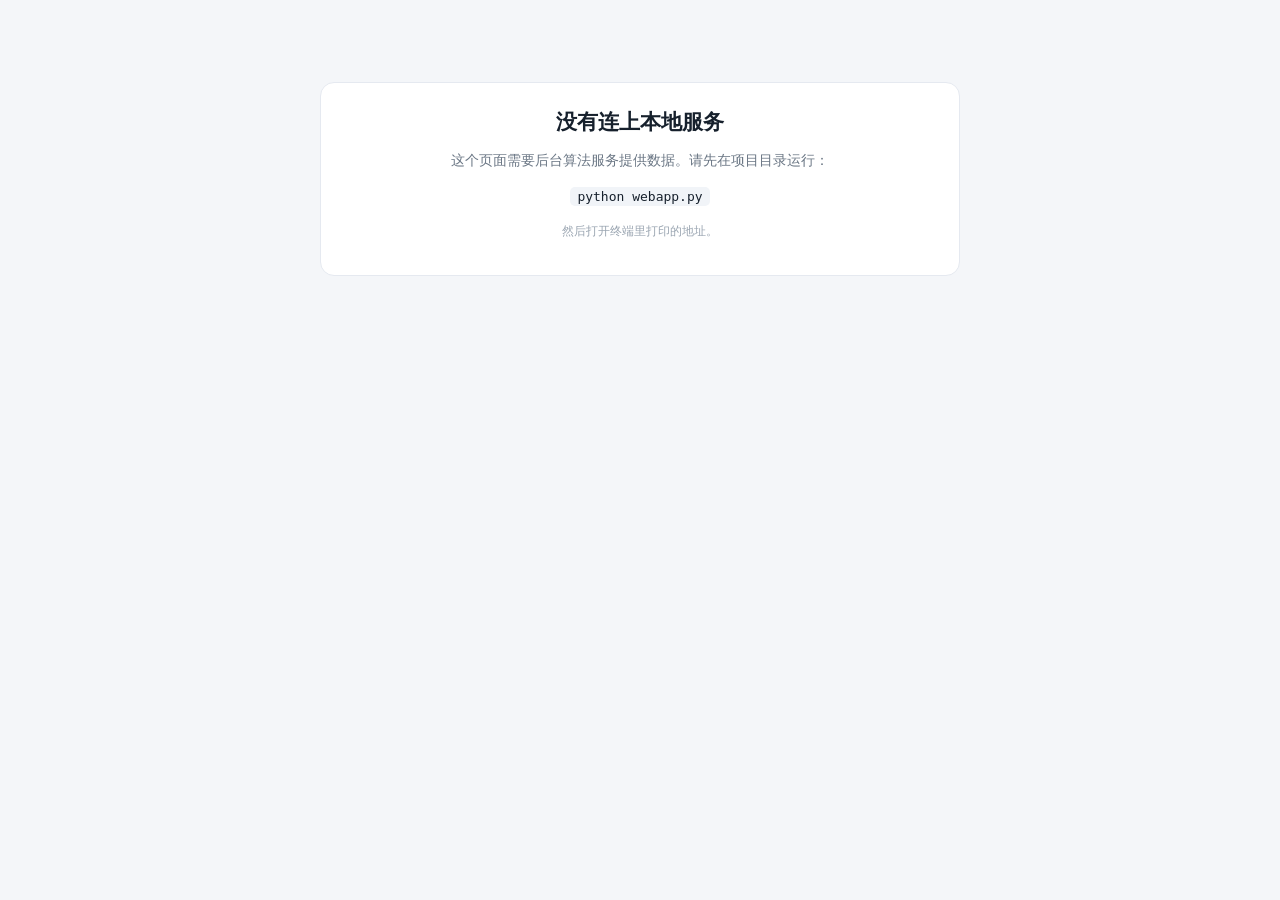
==== frontend/index.html @ 557e34b2 "init: 门诊多检查路线规划系统 前后端分离的检查路线推荐服务。  - backend/app: 规则库、队列估算、分支限界求解、HTTP 接口 - frontend: 原生 JS 单页应用，无框架" ====
<!DOCTYPE html>
<html lang="zh-CN">
<head>
<meta charset="utf-8">
<meta name="viewport" content="width=device-width, initial-scale=1">
<title>门诊检查路线规划</title>
<link rel="stylesheet" href="style.css">
</head>
<body>

<header class="topbar">
  <div class="topbar-inner">
    <div class="brand">
      <div class="logo">✚</div>
      <div>
        <h1>门诊检查路线规划</h1>
        <p id="subtle">正在加载…</p>
      </div>
    </div>
    <label class="switch"><input type="checkbox" id="fasting" checked><i></i>患者已空腹</label>
    <button class="btn" id="demo">载入示例</button>
    <button class="btn" id="clear">清空</button>
    <button class="btn primary" id="run" disabled>生成最优路线</button>
  </div>
</header>

<main>
  <section class="panel">
    <div class="panel-head">
      <h2>科室候检情况</h2>
      <span class="hint" id="deptHint">正在连接叫号系统…</span>
      <span class="spacer"></span>
      <span class="live" id="live" title="点击暂停 / 继续实时刷新"><i></i><span id="liveText">实时</span></span>
    </div>
    <div class="dept-row" id="depts"></div>
  </section>

  <section class="panel">
    <div class="panel-head">
      <h2>选择要做的检查</h2>
      <span class="hint">点一下即取号；选完点右上角「生成最优路线」，带依赖的项目会自动补齐前置</span>
      <span class="spacer"></span>
      <span class="hint" id="count">已选 0 项</span>
    </div>
    <div class="exam-grid" id="exams"></div>
  </section>

  <section class="panel" id="ticketPanel" style="display:none">
    <div class="panel-head">
      <h2>已取号</h2>
      <span class="hint">点检查项目即到对应科室取号；同科室共用一个号，一次到场做多项</span>
      <span class="spacer"></span>
      <span class="hint" id="ticketCount"></span>
    </div>
    <div class="ticket-grid" id="tickets"></div>
  </section>

  <section class="panel result" id="result"></section>
</main>

<div class="toast" id="toast"></div>

<script src="app.js"></script>
</body>
</html>
---- frontend/style.css ----
/* 门诊检查路线规划 · 样式表 */

:root{
    --bg:#F4F6F9;
    --card:#FFFFFF;
    --line:#E5E9F0;
    --text:#16202C;
    --muted:#6B7785;
    --faint:#9AA5B1;
    --accent:#0F766E;
    --accent-soft:#E9F5F2;
    --accent-line:#7FC8BC;
    --wait:#B9D4F0;
    --idle:#D8DDE5;
    --warn:#B45309;
    --radius:14px;
  }
  *{box-sizing:border-box}
  html,body{margin:0;padding:0}
  body{
    background:var(--bg);
    color:var(--text);
    font-family:-apple-system,BlinkMacSystemFont,"Segoe UI","PingFang SC","Hiragino Sans GB","Microsoft YaHei",sans-serif;
    font-size:14px;
    line-height:1.6;
    -webkit-font-smoothing:antialiased;
  }
  h1,h2,h3{margin:0;font-weight:600}
  button{font-family:inherit;font-size:14px;cursor:pointer;border:none;background:none;color:inherit}

  .topbar{
    position:sticky;top:0;z-index:20;
    background:#F4F6F9;
    border-bottom:1px solid var(--line);
  }
  .topbar-inner{
    max-width:1040px;margin:0 auto;padding:14px 24px;
    display:flex;align-items:center;gap:16px;flex-wrap:wrap;
  }
  .brand{display:flex;align-items:center;gap:12px;margin-right:auto}
  .logo{
    width:36px;height:36px;border-radius:10px;background:var(--accent);
    color:#fff;display:grid;place-items:center;font-size:20px;font-weight:500;line-height:1;
  }
  .brand h1{font-size:16px;letter-spacing:.2px}
  .brand p{margin:0;font-size:12px;color:var(--muted)}

  .btn{
    padding:9px 16px;border-radius:9px;border:1px solid var(--line);
    background:#fff;color:var(--text);transition:.18s;white-space:nowrap;
  }
  .btn:hover{border-color:#C9D2DE;background:#FBFCFD}
  .btn.primary{background:var(--accent);color:#fff;border-color:var(--accent);padding:9px 20px}
  .btn.primary:hover{background:#0B5F58}
  .btn.primary:disabled{background:#C3D6D2;border-color:#C3D6D2;cursor:not-allowed}

  .switch{display:inline-flex;align-items:center;gap:8px;font-size:13px;color:var(--muted);user-select:none;cursor:pointer}
  .switch input{display:none}
  .switch i{
    width:34px;height:20px;border-radius:20px;background:#CFD8E3;position:relative;transition:.18s;
  }
  .switch i::after{
    content:"";position:absolute;top:2px;left:2px;width:16px;height:16px;border-radius:50%;
    background:#fff;transition:.18s;box-shadow:0 1px 2px rgba(0,0,0,.15);
  }
  .switch input:checked + i{background:var(--accent)}
  .switch input:checked + i::after{transform:translateX(14px)}

  main{max-width:1040px;margin:0 auto;padding:22px 24px 80px}

  .panel{
    background:var(--card);border:1px solid var(--line);border-radius:var(--radius);
    padding:20px 22px;margin-bottom:18px;scroll-margin-top:82px;
  }
  .panel-head{display:flex;align-items:center;gap:12px;margin-bottom:14px}
  .panel-head h2{font-size:15px}
  .panel-head .spacer{margin-left:auto}
  .hint{font-size:12px;color:var(--faint)}

  .dept-row{display:grid;grid-template-columns:repeat(auto-fill,minmax(150px,1fr));gap:10px}
  .dept{
    border:1px solid var(--line);border-radius:11px;padding:11px 13px;background:#FBFCFD;
  }
  .dept .name{font-size:13px;font-weight:500;display:flex;align-items:center;gap:6px}
  .dept .num{font-size:20px;font-weight:600;letter-spacing:-.3px;margin-top:2px}
  .dept .num small{font-size:11px;font-weight:400;color:var(--muted);margin-left:3px}
  .dept .bar{height:4px;border-radius:4px;background:#EDF1F6;margin-top:8px;overflow:hidden}
  .dept .bar i{display:block;height:100%;border-radius:4px;transition:width .5s ease}
  .dept .num .v{transition:color .25s}
  .dept.changed .num .v{color:#B45309}

  .live{
    display:inline-flex;align-items:center;gap:6px;font-size:11.5px;color:#0F766E;
    background:#E9F5F2;border:1px solid #BFE3DA;border-radius:20px;padding:3px 10px;
    cursor:pointer;user-select:none;white-space:nowrap;
  }
  .live i{width:6px;height:6px;border-radius:50%;background:#16A34A;animation:beat 1.8s infinite}
  .live.paused{color:#6B7785;background:#F1F4F8;border-color:#E5E9F0}
  .live.paused i{background:#9AA5B1;animation:none}
  @keyframes beat{0%,100%{opacity:1}50%{opacity:.25}}

  .plan-note{
    font-size:12px;color:#0F766E;background:#E9F5F2;border:1px solid #BFE3DA;
    border-radius:8px;padding:7px 11px;margin-bottom:14px;
  }

  .ticket-grid{display:grid;grid-template-columns:repeat(auto-fill,minmax(330px,1fr));gap:8px}
  .ticket-row{display:flex;align-items:center;gap:8px;border:1px solid var(--line);
    border-radius:9px;padding:8px 11px;background:#FBFCFD}
  .ticket-row .nm{font-size:13px;font-weight:500;white-space:nowrap;flex:none}
  .ticket-row .dp{font-size:11px;color:var(--muted);white-space:nowrap;flex:none}
  .ticket-row .sub{font-size:11px;color:var(--muted);white-space:nowrap;overflow:hidden;
    text-overflow:ellipsis;flex:1 1 auto;min-width:0;text-align:right}
  .ticket-row .tk{font-size:13.5px;font-weight:600;color:#0F766E;white-space:nowrap;flex:none}
  .ticket-row .refresh{flex:none;font:inherit;font-size:11px;padding:2px 7px;
    border-radius:6px;border:1px solid var(--line);background:#fff;cursor:pointer;color:#5A6B7F}
  .ticket-row .refresh:hover{border-color:var(--accent);color:var(--accent)}
  .ticket-row.filled{background:#E9F5F2;border-color:#BFE3DA}
  .ticket-row.missed{background:#FEF3E2;border-color:#F5D9AE}
  .ticket-row.missed .tk{color:#B45309}
  .tk-badge{display:inline-block;font-size:11px;padding:1px 7px;border-radius:5px;
    background:#E9F5F2;color:#0F766E;margin-left:2px}
  .tk-badge.miss{background:#FEF3E2;color:#B45309}

  .exam-grid{display:grid;grid-template-columns:repeat(auto-fill,minmax(196px,1fr));gap:11px}
  .exam{
    position:relative;text-align:left;border:1.5px solid var(--line);border-radius:12px;
    background:#fff;padding:13px 14px 12px;transition:.16s;display:block;width:100%;
  }
  .exam:hover{border-color:#C9D2DE;transform:translateY(-1px);box-shadow:0 3px 10px rgba(22,32,44,.06)}
  .exam.on{border-color:var(--accent);background:var(--accent-soft);box-shadow:none}
  .exam .tick{
    position:absolute;top:12px;right:12px;width:19px;height:19px;border-radius:50%;
    border:1.5px solid #CBD5E1;transition:.16s;
  }
  .exam.on .tick{background:var(--accent);border-color:var(--accent)}
  .exam.on .tick::after{
    content:"";position:absolute;left:6px;top:2.5px;width:5px;height:9px;
    border:solid #fff;border-width:0 2px 2px 0;transform:rotate(42deg);
  }
  .exam .name{font-size:14px;font-weight:500;padding-right:26px;display:block}
  .exam .meta{display:block;font-size:12px;color:var(--muted);margin-top:5px}
  .exam .meta em{font-style:normal;color:var(--faint)}
  .exam .tag{
    display:inline-block;font-size:11px;padding:1px 7px;border-radius:5px;
    background:#FDF3E7;color:var(--warn);margin-top:7px;margin-right:5px;
  }
  .exam .tag.dep{background:#EEF2F7;color:#5A6B7F}
  .exam .tag.tk-on{background:#E9F5F2;color:#0F766E;font-weight:500}
  .exam .win{display:inline-block;font-size:11px;color:var(--faint);margin-top:7px}

  .dot{width:8px;height:8px;border-radius:50%;display:inline-block;flex:none}

  .result{display:none}
  .result.show{display:block;animation:rise .28s ease both}
  @keyframes rise{from{opacity:0;transform:translateY(8px)}to{opacity:1;transform:none}}

  .stale-bar{
    display:none;align-items:center;gap:8px;background:#FFF7ED;border:1px solid #FED7AA;
    color:#9A3412;border-radius:9px;padding:9px 13px;font-size:12.5px;margin-bottom:16px;
  }
  .result.stale .stale-bar{display:flex}
  .result.stale > *:not(.stale-bar){opacity:.4;pointer-events:none;filter:saturate(.55)}

  .stat{display:flex;align-items:baseline;gap:10px;flex-wrap:wrap;margin-bottom:4px}
  .stat .big{font-size:34px;font-weight:600;letter-spacing:-1px;line-height:1.1}
  .stat .unit{font-size:14px;color:var(--muted)}
  .stat .range{font-size:13px;color:var(--muted);margin-left:2px}
  .substat{font-size:12.5px;color:var(--muted);margin-bottom:18px}
  .substat b{color:var(--text);font-weight:500}

  .scope{font-size:12px;color:var(--faint);margin:-10px 0 14px}
  .scope b{color:var(--muted);font-weight:400}

  .timeline{margin:6px 0 8px}
  .bar{display:flex;height:42px;border-radius:9px;overflow:hidden;border:1px solid var(--line)}
  .seg{position:relative;display:flex;align-items:center;justify-content:center;overflow:hidden;min-width:0}
  .seg:not(:last-child){border-right:2px solid #fff}
  .seg span{
    font-size:11px;color:#fff;white-space:nowrap;padding:0 6px;
    text-overflow:ellipsis;overflow:hidden;
  }
  .seg span.num{font-size:12px;font-weight:600;opacity:.85}
  .seg.wait{background:repeating-linear-gradient(45deg,#E3EDF9,#E3EDF9 5px,#D3E3F5 5px,#D3E3F5 10px)}
  .seg.wait span{color:#41648C}
  .seg.idle{background:repeating-linear-gradient(45deg,#EDEFF3,#EDEFF3 5px,#E2E6EC 5px,#E2E6EC 10px)}
  .seg.idle span{color:#7A8797}
  .axis{display:flex;justify-content:space-between;font-size:11px;color:var(--faint);margin-top:6px}

  .legend{display:flex;gap:16px;font-size:11.5px;color:var(--muted);margin-top:10px;flex-wrap:wrap}
  .legend i{display:inline-block;width:10px;height:10px;border-radius:3px;margin-right:5px;vertical-align:-1px}

  .steps{list-style:none;margin:20px 0 0;padding:0}
  .step{display:flex;gap:14px;padding:13px 0;border-top:1px solid #F1F4F8}
  .step .idx{
    flex:none;width:24px;height:24px;border-radius:50%;background:#F0F3F7;color:#5A6B7F;
    font-size:12px;display:grid;place-items:center;margin-top:2px;
  }
  .step .body{min-width:0;flex:1}
  .step .l1{display:flex;align-items:center;gap:9px;flex-wrap:wrap}
  .step .l1 b{font-size:14px;font-weight:500}
  .step .dept{font-size:11.5px;padding:1px 8px;border-radius:5px;background:#F1F4F8;color:#5A6B7F}
  .step .l2{font-size:12.5px;color:var(--muted);margin-top:3px;font-variant-numeric:tabular-nums}
  .step .reason{font-size:12px;color:var(--faint);margin-top:4px}

  .cmp{margin-top:6px}
  .cmp-row{display:grid;grid-template-columns:88px 1fr 74px;align-items:center;gap:12px;padding:5px 0}
  .cmp-name{font-size:12.5px;color:var(--muted)}
  .cmp-track{height:9px;border-radius:5px;background:#F0F3F7;overflow:hidden}
  .cmp-track i{display:block;height:100%;border-radius:5px;background:#C9D2DE;transition:width .4s ease}
  .cmp-track i.best{background:var(--accent)}
  .cmp-val{font-size:12.5px;text-align:right;font-variant-numeric:tabular-nums;color:var(--text)}
  .cmp-val small{color:var(--faint);font-size:11px;margin-left:4px}

  .notes{margin:14px 0 0;padding:0;list-style:none}
  .notes li{font-size:12.5px;color:var(--muted);padding:4px 0 4px 14px;position:relative}
  .notes li::before{content:"";position:absolute;left:3px;top:11px;width:4px;height:4px;border-radius:50%;background:#C3CCD8}

  .alert{
    border:1px solid #F0D6C4;background:#FDF6F1;border-radius:11px;padding:14px 16px;
    color:#7A4A21;font-size:13px;
  }
  .alert b{display:block;margin-bottom:4px;color:#8A4A16}
  .alert ul{margin:6px 0 0;padding-left:18px}

  .empty{color:var(--faint);font-size:13px;text-align:center;padding:26px 0}

  .toast{
    position:fixed;left:50%;bottom:34px;transform:translate(-50%,14px);
    background:#1F2A37;color:#fff;font-size:12.5px;padding:9px 16px;border-radius:9px;
    opacity:0;pointer-events:none;transition:.22s;z-index:50;max-width:80vw;
  }
  .toast.show{opacity:1;transform:translate(-50%,0)}

  .offline{
    max-width:640px;margin:60px auto;padding:22px;
    background:#fff;border:1px solid var(--line);border-radius:var(--radius);text-align:center;
  }
  .offline code{background:#F1F4F8;padding:2px 7px;border-radius:5px;font-size:13px}

  @media(max-width:640px){
    .topbar-inner{padding:12px 16px}
    main{padding:16px 16px 64px}
    .panel{padding:16px}
    .stat .big{font-size:28px}
    .cmp-row{grid-template-columns:70px 1fr 66px}
  }
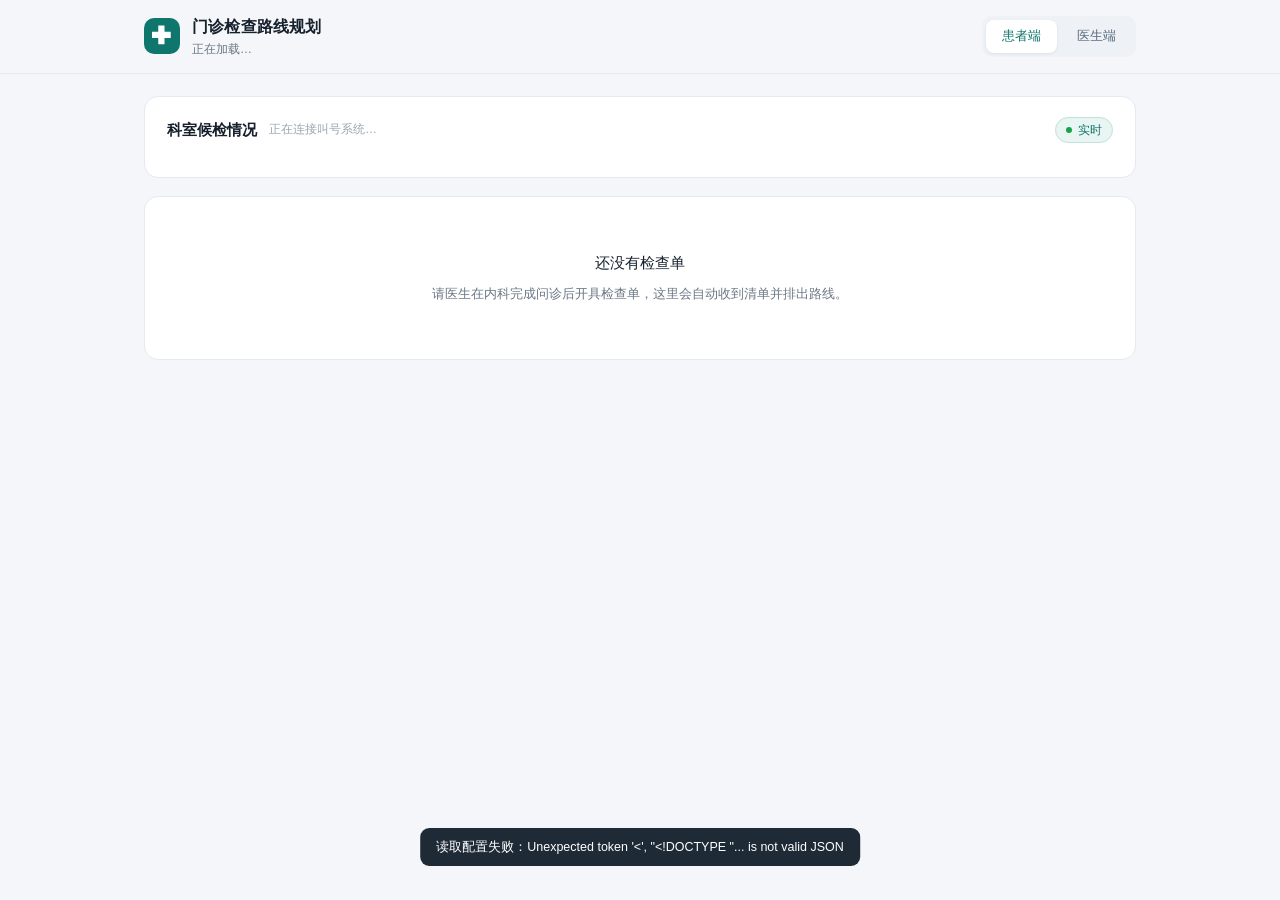
==== commit 06e763ed: "feat: 取号与检查解耦，新增医生端与患者端双视图 - 等待口径改为混合模式：已取号按号差精确计算，未取号按队列消退估算并上浮安全系数 - 时间轴计入换科室移动耗时（同科室连续两项视为一次到场） -" ====
--- a/frontend/index.html
+++ b/frontend/index.html
@@ -17,45 +17,71 @@
         <p id="subtle">正在加载…</p>
       </div>
     </div>
-    <label class="switch"><input type="checkbox" id="fasting" checked><i></i>患者已空腹</label>
-    <button class="btn" id="demo">载入示例</button>
-    <button class="btn" id="clear">清空</button>
-    <button class="btn primary" id="run" disabled>生成最优路线</button>
+    <nav class="viewtabs" id="viewTabs">
+      <button data-view="user" class="on">患者端</button>
+      <button data-view="doctor">医生端</button>
+    </nav>
   </div>
 </header>
 
 <main>
-  <section class="panel">
-    <div class="panel-head">
-      <h2>科室候检情况</h2>
-      <span class="hint" id="deptHint">正在连接叫号系统…</span>
-      <span class="spacer"></span>
-      <span class="live" id="live" title="点击暂停 / 继续实时刷新"><i></i><span id="liveText">实时</span></span>
-    </div>
-    <div class="dept-row" id="depts"></div>
+  <!-- ==================== 患者端 ==================== -->
+  <section id="viewUser">
+    <section class="panel">
+      <div class="panel-head">
+        <h2>科室候检情况</h2>
+        <span class="hint" id="deptHint">正在连接叫号系统…</span>
+        <span class="spacer"></span>
+        <span class="live" id="live" title="点击暂停 / 继续实时刷新"><i></i><span id="liveText">实时</span></span>
+      </div>
+      <div class="dept-row" id="depts"></div>
+    </section>
+
+    <section class="panel" id="emptyPanel">
+      <div class="empty">
+        <b>还没有检查单</b>
+        <p>请医生在内科完成问诊后开具检查单，这里会自动收到清单并排出路线。</p>
+      </div>
+    </section>
+
+    <section class="panel" id="rxPanel" style="display:none">
+      <div class="panel-head">
+        <h2>医生开具的检查</h2>
+        <span class="hint" id="rxMeta"></span>
+        <span class="spacer"></span>
+        <span class="hint">按清单执行，不可自选</span>
+      </div>
+      <div class="rx-items" id="rxItems"></div>
+    </section>
+
+    <section class="panel result" id="result"></section>
   </section>
 
-  <section class="panel">
-    <div class="panel-head">
-      <h2>选择要做的检查</h2>
-      <span class="hint">点一下即取号；选完点右上角「生成最优路线」，带依赖的项目会自动补齐前置</span>
-      <span class="spacer"></span>
-      <span class="hint" id="count">已选 0 项</span>
-    </div>
-    <div class="exam-grid" id="exams"></div>
+  <!-- ==================== 医生端 ==================== -->
+  <section id="viewDoctor" hidden>
+    <section class="panel">
+      <div class="panel-head">
+        <h2>待诊患者</h2>
+        <span class="hint">选择患者后勾选检查项目，点「开具检查单」</span>
+        <span class="spacer"></span>
+        <button class="btn" id="resetRx">重置演示</button>
+      </div>
+      <div class="patient-list" id="patients"></div>
+    </section>
+
+    <section class="panel">
+      <div class="panel-head">
+        <h2>检查项目</h2>
+        <span class="hint" id="pickHint">先在上方选择一位患者</span>
+        <span class="spacer"></span>
+        <span class="hint" id="pickCount">已选 0 项</span>
+      </div>
+      <div class="exam-grid" id="examPick"></div>
+      <div class="actions">
+        <button class="btn primary" id="issue" disabled>开具检查单</button>
+      </div>
+    </section>
   </section>
-
-  <section class="panel" id="ticketPanel" style="display:none">
-    <div class="panel-head">
-      <h2>已取号</h2>
-      <span class="hint">点检查项目即到对应科室取号；同科室共用一个号，一次到场做多项</span>
-      <span class="spacer"></span>
-      <span class="hint" id="ticketCount"></span>
-    </div>
-    <div class="ticket-grid" id="tickets"></div>
-  </section>
-
-  <section class="panel result" id="result"></section>
 </main>
 
 <div class="toast" id="toast"></div>
--- a/frontend/style.css
+++ b/frontend/style.css
@@ -174,6 +174,7 @@
 
   .timeline{margin:6px 0 8px}
   .bar{display:flex;height:42px;border-radius:9px;overflow:hidden;border:1px solid var(--line)}
+  .tl-bar{display:flex;height:40px;border-radius:8px;overflow:hidden;background:#F1F4F8}
   .seg{position:relative;display:flex;align-items:center;justify-content:center;overflow:hidden;min-width:0}
   .seg:not(:last-child){border-right:2px solid #fff}
   .seg span{
@@ -245,3 +246,66 @@
     .stat .big{font-size:28px}
     .cmp-row{grid-template-columns:70px 1fr 66px}
   }
+
+  /* ==================== 双端导航 ==================== */
+  .viewtabs{display:flex;gap:4px;padding:4px;background:#EEF2F7;border-radius:10px;margin-left:auto}
+  .viewtabs button{
+    font:inherit;font-size:13px;padding:6px 16px;border:0;border-radius:8px;
+    background:transparent;color:#5A6B7F;cursor:pointer;transition:.15s;
+  }
+  .viewtabs button:hover{color:var(--text)}
+  .viewtabs button.on{background:#fff;color:var(--accent);font-weight:500;box-shadow:0 1px 3px rgba(22,32,44,.08)}
+
+  /* ==================== 患者端：医嘱与空态 ==================== */
+  .empty{padding:34px 20px;text-align:center;color:var(--muted)}
+  .empty b{display:block;font-size:15px;color:var(--text);font-weight:500;margin-bottom:8px}
+  .empty p{margin:0;font-size:13px;line-height:1.7}
+
+  .rx-items{display:grid;grid-template-columns:repeat(auto-fill,minmax(190px,1fr));gap:9px}
+  .rx-item{
+    display:flex;align-items:center;gap:8px;border:1px solid #BFE3DA;background:#E9F5F2;
+    border-radius:9px;padding:9px 12px;
+  }
+  .rx-item .nm{font-size:13px;font-weight:500;color:#0F4F49}
+  .rx-item .dp{font-size:11px;color:#4B7F78;margin-left:auto}
+
+  /* ==================== 医生端 ==================== */
+  .patient-list{display:grid;grid-template-columns:repeat(auto-fill,minmax(260px,1fr));gap:10px}
+  .patient-card{
+    text-align:left;border:1.5px solid var(--line);border-radius:11px;background:#fff;
+    padding:12px 14px;cursor:pointer;transition:.15s;font:inherit;width:100%;
+  }
+  .patient-card:hover{border-color:#C9D2DE;box-shadow:0 3px 10px rgba(22,32,44,.06)}
+  .patient-card.on{border-color:var(--accent);background:var(--accent-soft)}
+  .patient-card .row1{display:flex;align-items:baseline;gap:8px}
+  .patient-card .pname{font-size:14px;font-weight:500}
+  .patient-card .pmeta{font-size:11.5px;color:var(--muted)}
+  .patient-card .chief{font-size:12.5px;color:#5A6B7F;margin-top:6px;line-height:1.55}
+  .patient-card .st{font-size:11px;padding:1px 7px;border-radius:5px;margin-left:auto}
+  .patient-card .st.wait{background:#FDF3E7;color:var(--warn)}
+  .patient-card .st.done{background:#E9F5F2;color:#0F766E}
+
+  .actions{display:flex;gap:10px;margin-top:16px;padding-top:16px;border-top:1px solid #F1F4F8}
+
+  /* 时间轴里的移动段 */
+  .seg.travel{background:#D8DEE7}
+  .seg.travel span{color:#5A6B7F}
+
+  /* 取号提醒 */
+  .remind{
+    margin-top:14px;border:1px solid #F5D9AE;background:#FEF8ED;border-radius:10px;padding:12px 14px;
+  }
+  .remind h3{
+    margin:0 0 8px;font-size:13px;font-weight:500;color:#8A5A12;
+    display:flex;align-items:center;gap:6px;
+  }
+  .remind h3::before{content:"";width:7px;height:7px;border-radius:50%;background:#D97706}
+  .remind ul{margin:0;padding-left:16px}
+  .remind li{font-size:12.5px;color:#6B4A12;line-height:1.75}
+
+  /* 预估标记 */
+  .est-tag{
+    font-size:10.5px;padding:1px 6px;border-radius:4px;background:#EEF2F7;color:#7A8798;
+    margin-left:6px;font-weight:400;
+  }
+  .tk-tag{font-size:10.5px;padding:1px 6px;border-radius:4px;background:#E9F5F2;color:#0F766E;margin-left:6px}
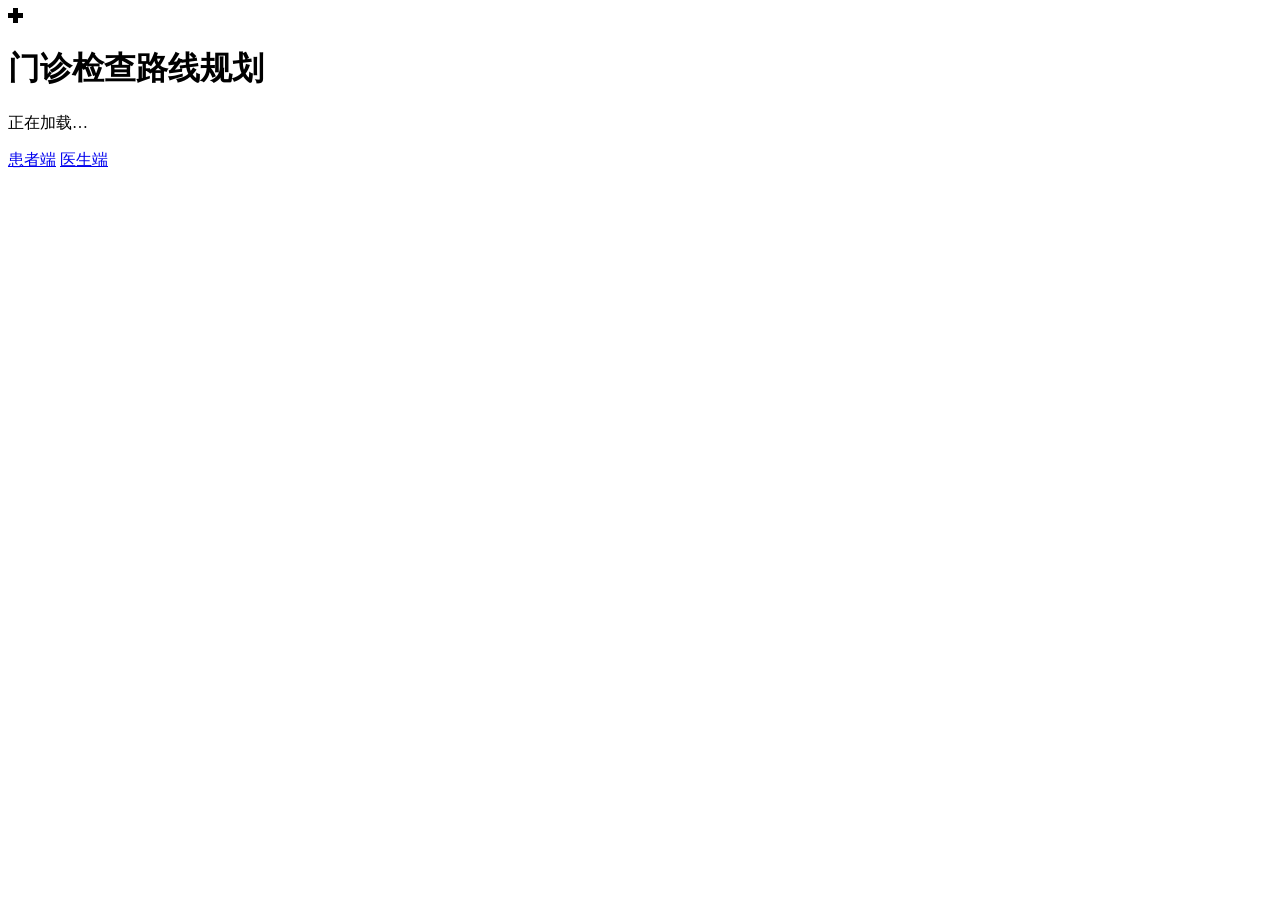
==== commit f4c4513d: "feat: 患者先挂号选科室，医生按科室分页面并做服务端隔离 - 新增 5 个挂号科室配置（rules.DEPARTMENTS），患者挂号生成就诊号 - 患者端改为：选科室 + 填姓名/年龄/主诉 →" ====
--- a/frontend/index.html
+++ b/frontend/index.html
@@ -4,7 +4,7 @@
 <meta charset="utf-8">
 <meta name="viewport" content="width=device-width, initial-scale=1">
 <title>门诊检查路线规划</title>
-<link rel="stylesheet" href="style.css">
+<link rel="stylesheet" href="/style.css">
 </head>
 <body>
 
@@ -18,33 +18,62 @@
       </div>
     </div>
     <nav class="viewtabs" id="viewTabs">
-      <button data-view="user" class="on">患者端</button>
-      <button data-view="doctor">医生端</button>
+      <a data-view="user" href="/">患者端</a>
+      <a data-view="doctor" href="/doctor">医生端</a>
     </nav>
   </div>
 </header>
 
 <main>
   <!-- ==================== 患者端 ==================== -->
-  <section id="viewUser">
-    <section class="panel">
+  <section id="viewPatient" hidden>
+
+    <!-- 第一步：挂号选科室 -->
+    <section class="panel" id="regPanel" hidden>
       <div class="panel-head">
-        <h2>科室候检情况</h2>
-        <span class="hint" id="deptHint">正在连接叫号系统…</span>
-        <span class="spacer"></span>
-        <span class="live" id="live" title="点击暂停 / 继续实时刷新"><i></i><span id="liveText">实时</span></span>
+        <h2>选择就诊科室</h2>
+        <span class="hint">挂号后，只有该科室的医生能看到你的信息并开具检查</span>
       </div>
-      <div class="dept-row" id="depts"></div>
-    </section>
 
-    <section class="panel" id="emptyPanel">
-      <div class="empty">
-        <b>还没有检查单</b>
-        <p>请医生在内科完成问诊后开具检查单，这里会自动收到清单并排出路线。</p>
+      <div class="dept-grid" id="regDepts"></div>
+
+      <div class="reg-form">
+        <label class="field"><span>姓名</span>
+          <input id="regName" type="text" maxlength="12" placeholder="如 张三" autocomplete="off"></label>
+        <label class="field"><span>年龄</span>
+          <input id="regAge" type="number" min="0" max="120" placeholder="如 42"></label>
+        <label class="field"><span>性别</span>
+          <select id="regGender">
+            <option value="男">男</option>
+            <option value="女">女</option>
+          </select></label>
+        <label class="field wide"><span>主诉</span>
+          <input id="regChief" type="text" maxlength="40" placeholder="如 胸闷、心悸三天" autocomplete="off"></label>
+        <div class="field submit">
+          <button class="btn primary" id="regSubmit" disabled>确认挂号</button>
+        </div>
       </div>
     </section>
 
-    <section class="panel" id="rxPanel" style="display:none">
+    <!-- 第二步：已挂号，等医生开单 / 已开单 -->
+    <section class="panel" id="visitPanel" hidden>
+      <div class="panel-head">
+        <h2>我的就诊</h2>
+        <span class="hint" id="visitMeta"></span>
+        <span class="spacer"></span>
+        <button class="btn ghost" id="regAgain">重新挂号</button>
+      </div>
+
+      <div class="visit-card" id="visitCard"></div>
+
+      <div class="visit-wait" id="visitWaiting">
+        <b>已进入排队</b>
+        <p>该科室医生在后台看到你的挂号信息后会开具检查单，开好后这里自动出现清单与路线，无需刷新。</p>
+      </div>
+    </section>
+
+    <!-- 第三步：医嘱清单 -->
+    <section class="panel" id="rxPanel" hidden>
       <div class="panel-head">
         <h2>医生开具的检查</h2>
         <span class="hint" id="rxMeta"></span>
@@ -55,37 +84,76 @@
     </section>
 
     <section class="panel result" id="result"></section>
+
+    <!-- 科室候检情况 -->
+    <section class="panel" id="deptPanel" hidden>
+      <div class="panel-head">
+        <h2>科室候检情况</h2>
+        <span class="hint" id="deptHint">正在连接叫号系统…</span>
+        <span class="spacer"></span>
+        <span class="live" id="live" title="点击暂停 / 继续实时刷新"><i></i><span id="liveText">实时</span></span>
+      </div>
+      <div class="dept-row" id="depts"></div>
+    </section>
   </section>
 
   <!-- ==================== 医生端 ==================== -->
   <section id="viewDoctor" hidden>
-    <section class="panel">
+
+    <!-- 科室选择 -->
+    <section class="panel" id="doctorHome" hidden>
       <div class="panel-head">
-        <h2>待诊患者</h2>
-        <span class="hint">选择患者后勾选检查项目，点「开具检查单」</span>
+        <h2>选择科室</h2>
+        <span class="hint">每个科室是独立页面，只能看到本科室的患者</span>
         <span class="spacer"></span>
         <button class="btn" id="resetRx">重置演示</button>
       </div>
-      <div class="patient-list" id="patients"></div>
+      <div class="dept-grid" id="doctorDepts"></div>
     </section>
 
-    <section class="panel">
-      <div class="panel-head">
-        <h2>检查项目</h2>
-        <span class="hint" id="pickHint">先在上方选择一位患者</span>
+    <!-- 某个科室的工作台 -->
+    <section id="doctorDept" hidden>
+      <nav class="crumb">
+        <a href="/doctor">← 全部科室</a>
+        <span id="crumbName"></span>
         <span class="spacer"></span>
-        <span class="hint" id="pickCount">已选 0 项</span>
-      </div>
-      <div class="exam-grid" id="examPick"></div>
-      <div class="actions">
-        <button class="btn primary" id="issue" disabled>开具检查单</button>
-      </div>
+        <span class="hint" id="crumbHint"></span>
+      </nav>
+
+      <section class="panel">
+        <div class="panel-head">
+          <h2 id="patientsTitle">待诊患者</h2>
+          <span class="hint">仅显示本科室挂号患者</span>
+        </div>
+        <div class="patient-list" id="patients"></div>
+      </section>
+
+      <section class="panel">
+        <div class="panel-head">
+          <h2>检查项目</h2>
+          <span class="hint" id="pickHint">先在上方选择一位患者</span>
+          <span class="spacer"></span>
+          <span class="hint" id="pickCount">已选 0 项</span>
+        </div>
+        <div class="exam-grid" id="examPick"></div>
+        <div class="actions">
+          <button class="btn primary" id="issue" disabled>开具检查单</button>
+        </div>
+      </section>
     </section>
+  </section>
+
+  <!-- 路径不存在 -->
+  <section class="panel" id="viewNotFound" hidden>
+    <div class="empty">
+      <b>页面不存在</b>
+      <p>请从 <a href="/">患者端</a> 或 <a href="/doctor">医生端</a> 进入。</p>
+    </div>
   </section>
 </main>
 
 <div class="toast" id="toast"></div>
 
-<script src="app.js"></script>
+<script src="/app.js"></script>
 </body>
 </html>
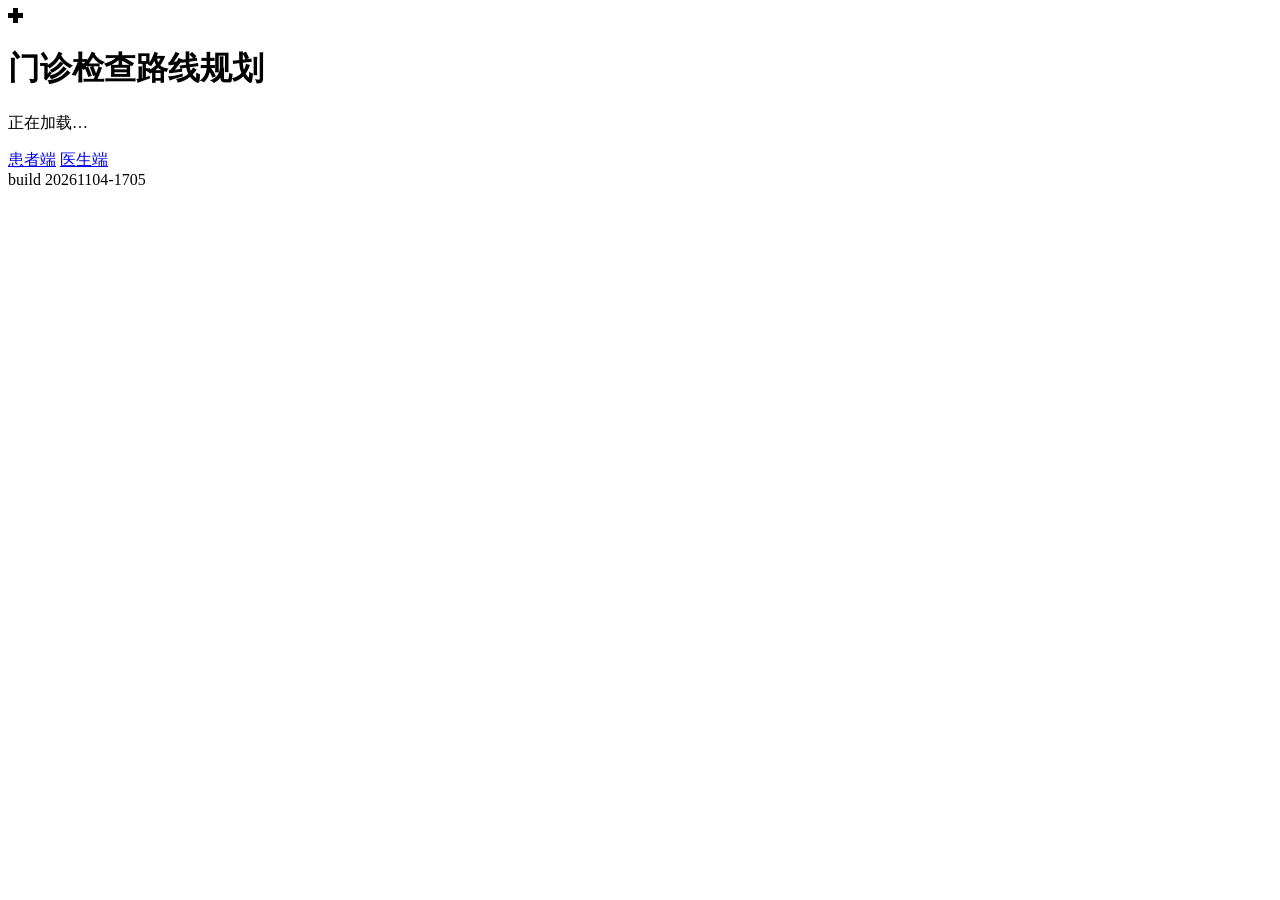
==== commit 9a2caa79: "fix: 静态资源加版本号避免浏览器跑旧 JS；路线标题加「已按挂号重排」徽标与页脚 build 标记" ====
--- a/frontend/index.html
+++ b/frontend/index.html
@@ -4,7 +4,7 @@
 <meta charset="utf-8">
 <meta name="viewport" content="width=device-width, initial-scale=1">
 <title>门诊检查路线规划</title>
-<link rel="stylesheet" href="/style.css">
+<link rel="stylesheet" href="/style.css?v=20261104-1705">
 </head>
 <body>
 
@@ -78,7 +78,7 @@
         <h2>医生开具的检查</h2>
         <span class="hint" id="rxMeta"></span>
         <span class="spacer"></span>
-        <span class="hint">按清单执行，不可自选</span>
+        <button class="btn primary" id="goTickets">去挂号</button>
       </div>
       <div class="rx-items" id="rxItems"></div>
     </section>
@@ -94,6 +94,32 @@
         <span class="live" id="live" title="点击暂停 / 继续实时刷新"><i></i><span id="liveText">实时</span></span>
       </div>
       <div class="dept-row" id="depts"></div>
+    </section>
+  </section>
+
+  <!-- ==================== 挂号页 ==================== -->
+  <section id="viewTickets" hidden>
+    <nav class="crumb">
+      <a href="/">← 返回我的就诊</a>
+      <span>挂号</span>
+      <span class="spacer"></span>
+      <span class="hint" id="ticketCrumbHint">按推荐顺序挂号可减少等待</span>
+    </nav>
+
+    <section class="panel">
+      <div class="panel-head">
+        <h2>需要挂号的检查</h2>
+        <span class="hint">每项一个号；同一科室连取会拿到相邻号</span>
+        <span class="spacer"></span>
+        <span class="hint" id="ticketCount">已选 0 项</span>
+      </div>
+
+      <div class="tk-list" id="tkList"></div>
+      <div class="tk-hint" id="tkHint" hidden></div>
+
+      <div class="actions">
+        <button class="btn primary" id="tkSubmit" disabled>确认挂号</button>
+      </div>
     </section>
   </section>
 
@@ -152,8 +178,22 @@
   </section>
 </main>
 
+<div class="build" id="buildTag">build 20261104-1705</div>
+
 <div class="toast" id="toast"></div>
 
-<script src="/app.js"></script>
+<!-- 挂号顺序确认弹窗 -->
+<div class="modal" id="orderModal" hidden>
+  <div class="modal-card">
+    <h3>您当前的挂号可能不是最优顺序</h3>
+    <p id="orderModalText"></p>
+    <div class="modal-actions">
+      <button class="btn" id="orderCancel">重新选择</button>
+      <button class="btn primary" id="orderConfirm">仍要继续挂号</button>
+    </div>
+  </div>
+</div>
+
+<script src="/app.js?v=20261104-1705"></script>
 </body>
 </html>
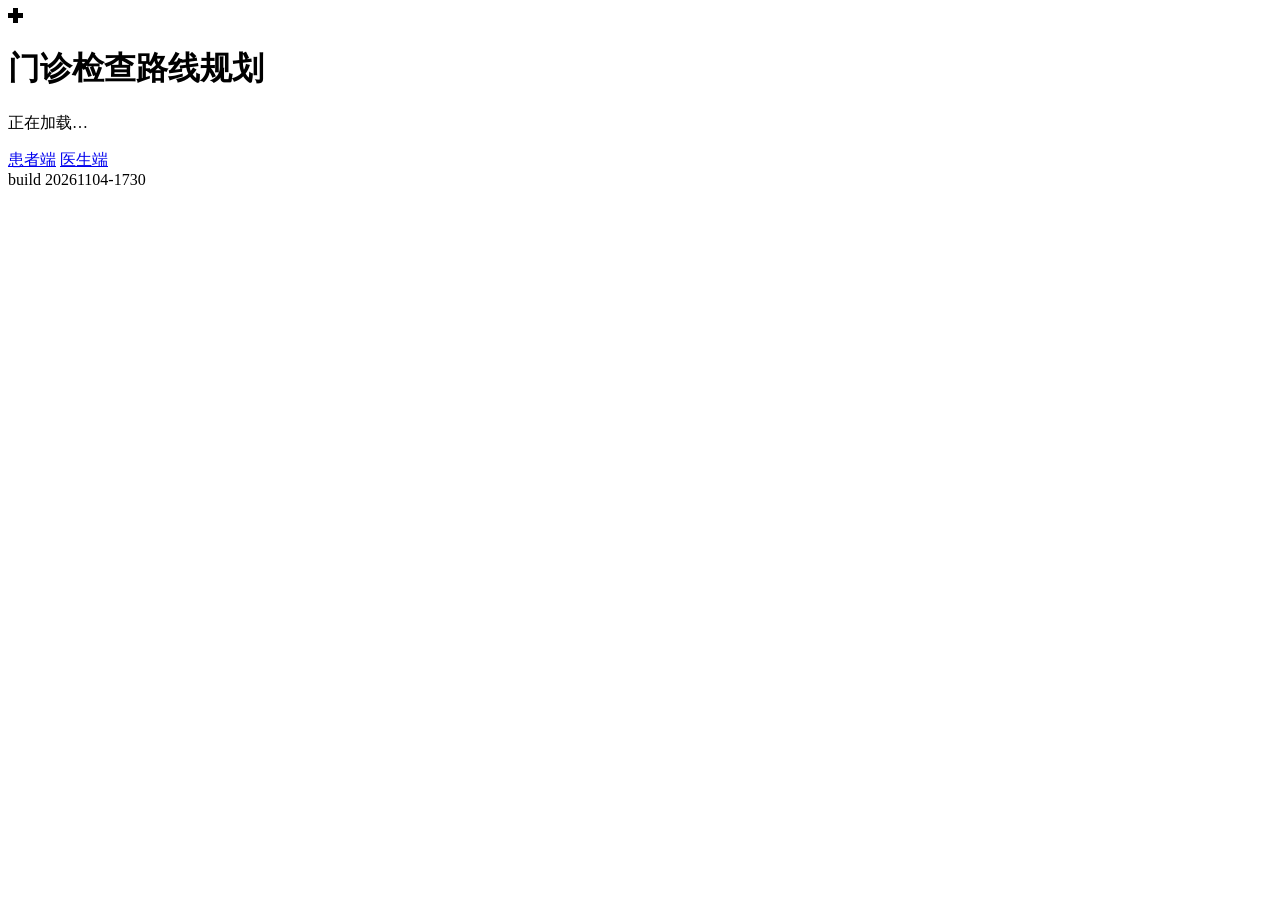
==== commit e939ce21: "feat: 已挂号项目按「块」重排——组内最优在前，未挂号组内最优在后 - 单号：该项排第一，其余项目在其后重新优化 - 多号（含顺序与推荐不符、做到一半又挂号）：已挂号项作为一块，块内重新求最优 -" ====
--- a/frontend/index.html
+++ b/frontend/index.html
@@ -4,7 +4,7 @@
 <meta charset="utf-8">
 <meta name="viewport" content="width=device-width, initial-scale=1">
 <title>门诊检查路线规划</title>
-<link rel="stylesheet" href="/style.css?v=20261104-1705">
+<link rel="stylesheet" href="/style.css?v=20261104-1730">
 </head>
 <body>
 
@@ -178,7 +178,7 @@
   </section>
 </main>
 
-<div class="build" id="buildTag">build 20261104-1705</div>
+<div class="build" id="buildTag">build 20261104-1730</div>
 
 <div class="toast" id="toast"></div>
 
@@ -194,6 +194,6 @@
   </div>
 </div>
 
-<script src="/app.js?v=20261104-1705"></script>
+<script src="/app.js?v=20261104-1730"></script>
 </body>
 </html>
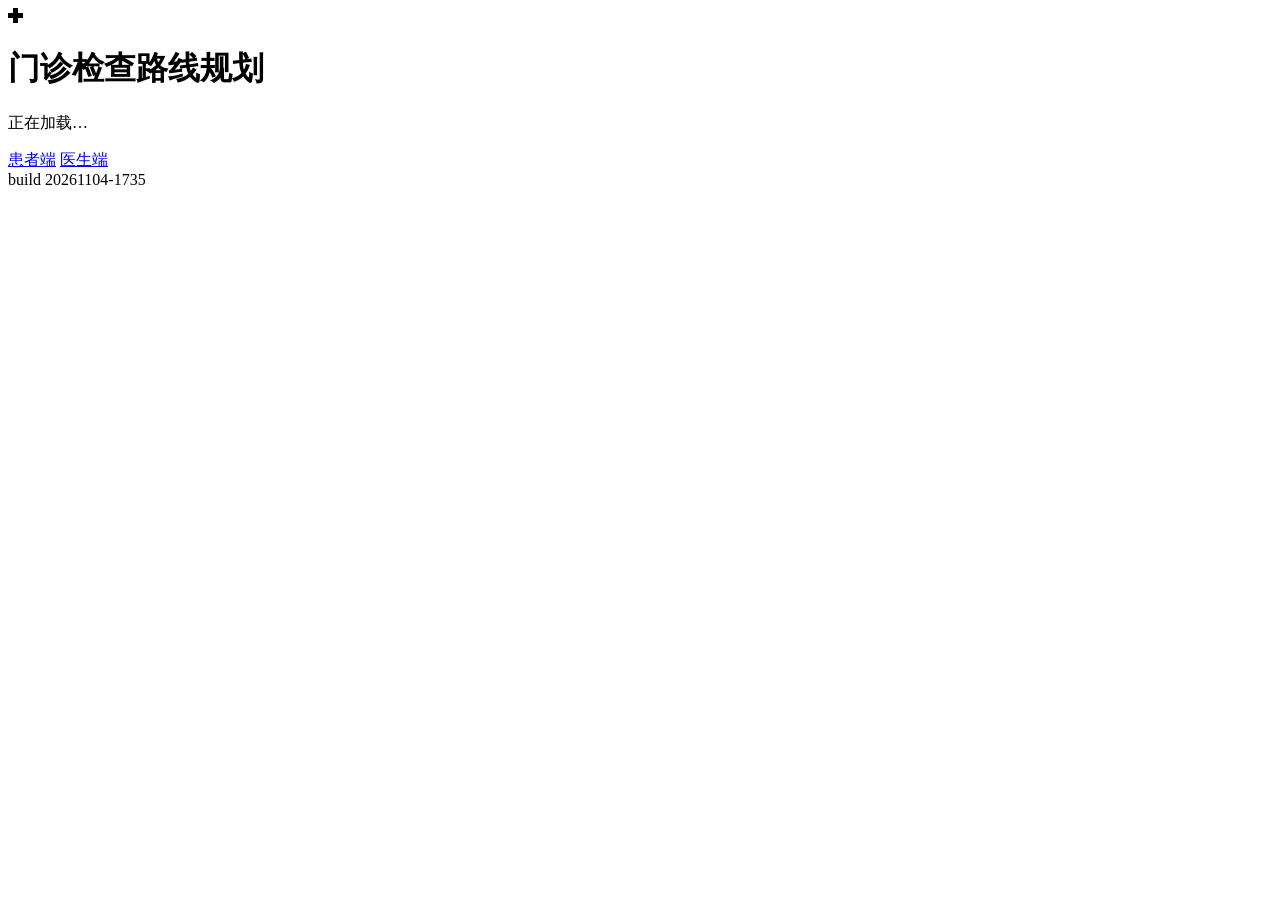
==== commit 7042c118: "chore: 静态资源版本号 bump 到 20261104-1735" ====
--- a/frontend/index.html
+++ b/frontend/index.html
@@ -4,7 +4,7 @@
 <meta charset="utf-8">
 <meta name="viewport" content="width=device-width, initial-scale=1">
 <title>门诊检查路线规划</title>
-<link rel="stylesheet" href="/style.css?v=20261104-1730">
+<link rel="stylesheet" href="/style.css?v=20261104-1735">
 </head>
 <body>
 
@@ -178,7 +178,7 @@
   </section>
 </main>
 
-<div class="build" id="buildTag">build 20261104-1730</div>
+<div class="build" id="buildTag">build 20261104-1735</div>
 
 <div class="toast" id="toast"></div>
 
@@ -194,6 +194,6 @@
   </div>
 </div>
 
-<script src="/app.js?v=20261104-1730"></script>
+<script src="/app.js?v=20261104-1735"></script>
 </body>
 </html>
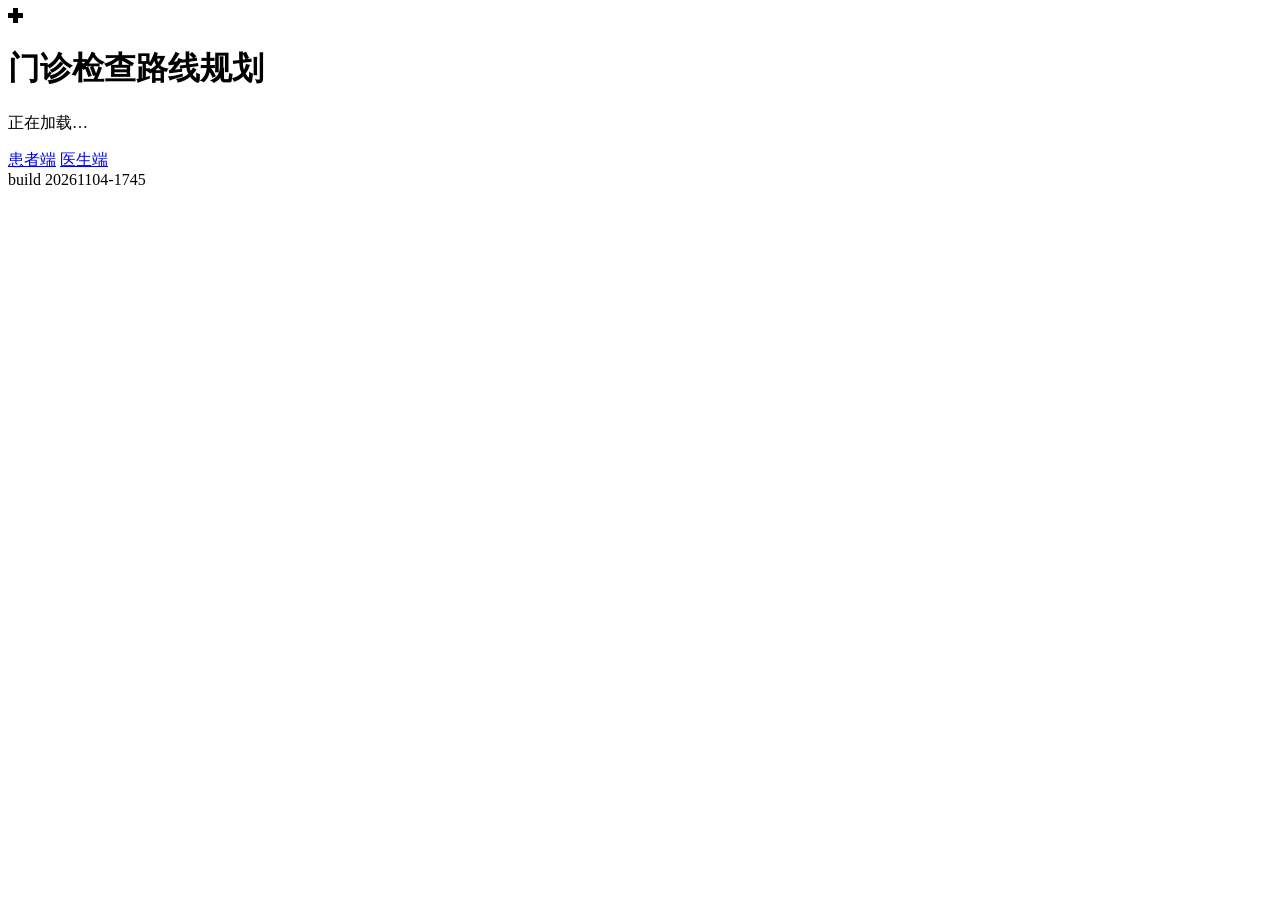
==== commit 204b4e4e: "feat: 挂号强制前置——前置没挂号时依赖项不可选 - 挂号页锁定未满足前置的项目（生化/CRP/支原体 ← 血常规；心脏彩超 ← 心电图），   显示「先挂：××，才能挂这一项」，点击给提示不勾选" ====
--- a/frontend/index.html
+++ b/frontend/index.html
@@ -4,7 +4,7 @@
 <meta charset="utf-8">
 <meta name="viewport" content="width=device-width, initial-scale=1">
 <title>门诊检查路线规划</title>
-<link rel="stylesheet" href="/style.css?v=20261104-1735">
+<link rel="stylesheet" href="/style.css?v=20261104-1745">
 </head>
 <body>
 
@@ -178,7 +178,7 @@
   </section>
 </main>
 
-<div class="build" id="buildTag">build 20261104-1735</div>
+<div class="build" id="buildTag">build 20261104-1745</div>
 
 <div class="toast" id="toast"></div>
 
@@ -194,6 +194,6 @@
   </div>
 </div>
 
-<script src="/app.js?v=20261104-1735"></script>
+<script src="/app.js?v=20261104-1745"></script>
 </body>
 </html>
